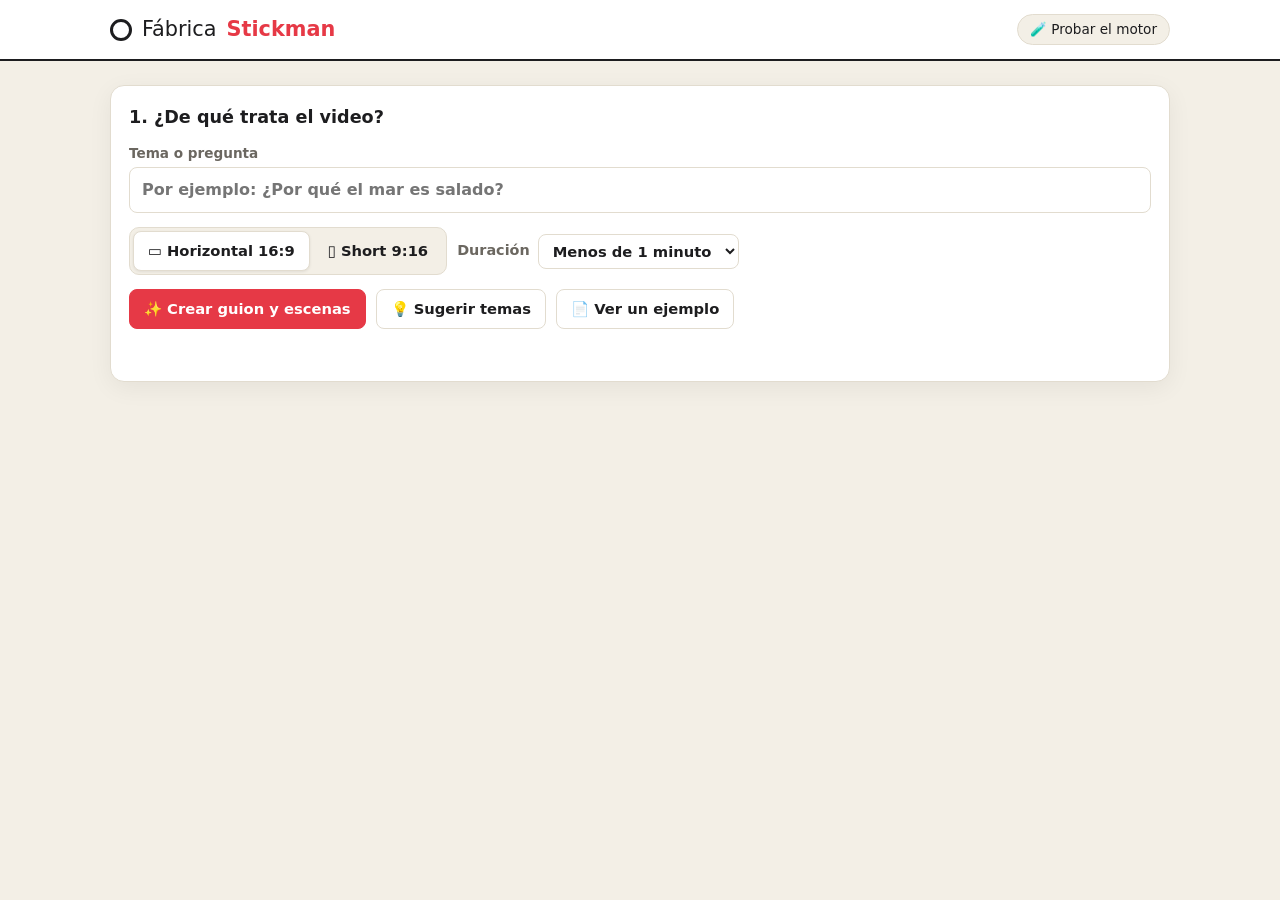
==== index.html @ ae9cd237 "Respuestas más rápidas: límite de tiempo por modelo, sin pensamiento extra y dirección en paralelo C" ====
<!DOCTYPE html>
<html lang="es">
<head>
  <meta charset="UTF-8">
  <meta name="viewport" content="width=device-width, initial-scale=1">
  <title>Fábrica Stickman — videos de curiosidades</title>
  <meta name="description" content="Fábrica de videos de curiosidades con stickman animados.">
  <link rel="stylesheet" href="css/estilos.css?v=4">
</head>
<body>
  <header class="barra">
    <div class="barra-dentro">
      <span class="logo"><span class="logo-cabeza"></span>Fábrica <strong>Stickman</strong></span>
      <a class="etiqueta" href="demo.html">🧪 Probar el motor</a>
    </div>
  </header>

  <main>
    <section class="tarjeta">
      <h1 class="titulo-seccion">1. ¿De qué trata el video?</h1>
      <label class="campo">Tema o pregunta
        <input type="text" id="txtTema" maxlength="200" placeholder="Por ejemplo: ¿Por qué el mar es salado?">
      </label>
      <div id="temasSugeridos" class="chips" hidden></div>

      <div class="fila-controles">
        <div class="grupo-botones" role="group" aria-label="Formato del video">
          <button type="button" class="btn activo" data-formato="16:9">▭ Horizontal 16:9</button>
          <button type="button" class="btn" data-formato="9:16">▯ Short 9:16</button>
        </div>
        <label class="campo-en-linea">Duración
          <select id="selMinutos">
            <option value="1">Menos de 1 minuto</option>
            <option value="3">Unos 3 minutos</option>
            <option value="5">Unos 5 minutos</option>
          </select>
        </label>
      </div>

      <div class="fila-controles">
        <button type="button" class="btn btn-principal" id="botonCrear">✨ Crear guion y escenas</button>
        <button type="button" class="btn" id="botonSugerir">💡 Sugerir temas</button>
        <button type="button" class="btn" id="botonEjemplo">📄 Ver un ejemplo</button>
      </div>
      <p id="estado" class="estado" role="status" aria-live="polite"></p>
    </section>

    <section id="seccionVideo" class="tarjeta" hidden>
      <h2 class="titulo-seccion">2. Vista previa</h2>
      <p id="tituloVideo" class="titulo-video"></p>

      <div class="escenario">
        <canvas id="lienzo" aria-label="Vista previa del video"></canvas>
      </div>
      <p id="subtitulo" class="subtitulo"></p>

      <div class="fila-controles">
        <button type="button" class="btn btn-principal" id="botonPlay">▶ Reproducir</button>
        <button type="button" class="btn" id="botonInicio">⏮ Desde el inicio</button>
        <input type="range" id="linea" min="0" max="1000" value="0" aria-label="Línea de tiempo">
        <span id="tiempo" class="tiempo">0:00</span>
      </div>
      <div class="fila-controles">
        <label class="campo-en-linea">Voz
          <select id="selLocutor"></select>
        </label>
        <button type="button" class="btn btn-principal" id="botonVoz">🎙 Generar voz</button>
      </div>
      <p id="notaVoz" class="nota"></p>
    </section>

    <section id="seccionEscenas" class="tarjeta" hidden>
      <h2 class="titulo-seccion">3. Escenas</h2>
      <p class="nota">Puedes corregir la narración. Si no te gusta lo que hacen los muñequitos en una escena, pulsa 🎬 para que Gemini la vuelva a dirigir.</p>
      <ol id="listaEscenas" class="lista-escenas"></ol>

      <details class="youtube">
        <summary>Datos para YouTube</summary>
        <label class="campo">Descripción<textarea id="txtDescripcion" rows="3"></textarea></label>
        <p class="nota" id="txtEtiquetas"></p>
      </details>
    </section>
  </main>

  <div id="avisos" class="avisos" aria-live="polite"></div>

  <script src="js/stickman.js?v=4"></script>
  <script src="js/ia.js?v=4"></script>
  <script src="js/voz.js?v=4"></script>
  <script src="js/director.js?v=4"></script>
  <script src="js/app.js?v=4"></script>
</body>
</html>
---- css/estilos.css ----
/* ==========================================================
   Fábrica Stickman — estilos
   Tema claro de papel, como un cuaderno de dibujo.
   ========================================================== */

:root {
  --fondo: #f3efe6;
  --tarjeta: #ffffff;
  --borde: #e2dccf;
  --tinta: #1d1d1f;
  --suave: #6b6760;
  --acento: #e63946;
  --acento-hover: #c92f3b;
  --radio: 14px;
  --ease-out: cubic-bezier(0.23, 1, 0.32, 1);
  --dur-rapida: 150ms;
  --fuente: "Segoe UI", system-ui, -apple-system, Roboto, Arial, sans-serif;
}

*, *::before, *::after { box-sizing: border-box; }
body { margin: 0; background: var(--fondo); color: var(--tinta); font-family: var(--fuente); line-height: 1.5; }
[hidden] { display: none !important; }
:focus-visible { outline: 2px solid var(--acento); outline-offset: 2px; }

.barra { background: var(--tarjeta); border-bottom: 2px solid var(--tinta); }
.barra-dentro { max-width: 1100px; margin: 0 auto; padding: 14px 20px; display: flex; align-items: center; justify-content: space-between; gap: 12px; flex-wrap: wrap; }
.logo { display: flex; align-items: center; gap: 10px; font-size: 1.3rem; }
.logo strong { color: var(--acento); }
.logo-cabeza { width: 22px; height: 22px; border: 3px solid var(--tinta); border-radius: 50%; background: #fff; }
.etiqueta { font-size: .85rem; color: var(--suave); background: var(--fondo); padding: 4px 12px; border-radius: 999px; border: 1px solid var(--borde); }

main { max-width: 1100px; margin: 0 auto; padding: 24px 20px 48px; }
.tarjeta { background: var(--tarjeta); border: 1px solid var(--borde); border-radius: var(--radio); padding: 18px; box-shadow: 0 6px 24px rgba(0, 0, 0, .06); }

.fila-controles { display: flex; flex-wrap: wrap; align-items: center; gap: 10px; margin: 4px 0 14px; }
.fila-controles:last-of-type { margin-bottom: 0; }
.grupo-botones { display: inline-flex; border: 1px solid var(--borde); border-radius: 10px; padding: 3px; gap: 3px; background: var(--fondo); }
.grupo-botones .btn { border-color: transparent; background: transparent; }
.grupo-botones .btn.activo { background: var(--tarjeta); border-color: var(--borde); box-shadow: 0 1px 3px rgba(0, 0, 0, .08); }

.btn {
  font: inherit; font-weight: 600; font-size: .92rem; color: var(--tinta); cursor: pointer;
  padding: 8px 14px; border-radius: 8px; border: 1px solid var(--borde); background: var(--tarjeta);
  transition: background var(--dur-rapida) var(--ease-out), border-color var(--dur-rapida) var(--ease-out), transform 160ms var(--ease-out);
}
.btn:hover { border-color: #c9c1b0; }
.btn:active { transform: scale(0.97); }
.btn-principal { background: var(--acento); border-color: var(--acento); color: #fff; }
.btn-principal:hover { background: var(--acento-hover); border-color: var(--acento-hover); }

.escenario { display: flex; justify-content: center; background: #ebe6da; border-radius: 10px; padding: 12px; margin-bottom: 14px; }
#lienzo { display: block; max-width: 100%; max-height: 68vh; border-radius: 6px; box-shadow: 0 2px 10px rgba(0, 0, 0, .12); background: #faf6ee; }

#linea { flex: 1 1 200px; accent-color: var(--acento); }
.tiempo { font-variant-numeric: tabular-nums; color: var(--suave); min-width: 64px; text-align: right; }

.panel-probar { display: grid; grid-template-columns: repeat(auto-fit, minmax(170px, 1fr)); gap: 12px; margin-top: 16px; padding-top: 16px; border-top: 1px solid var(--borde); }
.panel-probar label { display: block; font-size: .82rem; font-weight: 600; color: var(--suave); }
.panel-probar select, .panel-probar input {
  display: block; width: 100%; margin-top: 4px; font: inherit; font-size: .92rem; color: var(--tinta);
  padding: 8px 10px; border: 1px solid var(--borde); border-radius: 8px; background: #fff;
}

.nota { color: var(--suave); font-size: .92rem; margin-top: 16px; }

/* ---------------- Página principal ---------------- */

a.etiqueta { color: var(--tinta); text-decoration: none; }
a.etiqueta:hover { border-color: #c9c1b0; }
.tarjeta + .tarjeta { margin-top: 20px; }
.titulo-seccion { font-size: 1.1rem; margin: 0 0 12px; }
.titulo-video { font-size: 1.25rem; font-weight: 800; margin: 0 0 12px; }

.campo { display: block; font-size: .85rem; font-weight: 600; color: var(--suave); margin-bottom: 14px; }
.campo input, .campo textarea, .campo-en-linea select, .narracion {
  display: block; width: 100%; margin-top: 4px; font: inherit; font-size: 1rem; color: var(--tinta);
  padding: 10px 12px; border: 1px solid var(--borde); border-radius: 8px; background: #fff;
}
.campo-en-linea { display: inline-flex; align-items: center; gap: 8px; font-size: .9rem; font-weight: 600; color: var(--suave); }
.campo-en-linea select { width: auto; margin-top: 0; padding: 7px 10px; font-size: .92rem; }

.btn:disabled { opacity: .55; cursor: default; transform: none; }
.btn-chico { padding: 5px 10px; font-size: .84rem; }

.chips { display: flex; flex-wrap: wrap; gap: 8px; margin: -4px 0 14px; }
.chip {
  font: inherit; font-size: .88rem; cursor: pointer; padding: 6px 12px; border-radius: 999px;
  border: 1px solid var(--borde); background: var(--fondo); color: var(--tinta);
  transition: background var(--dur-rapida) var(--ease-out), border-color var(--dur-rapida) var(--ease-out), transform 160ms var(--ease-out);
}
.chip:active { transform: scale(0.97); }
.chip.activo { background: var(--acento); border-color: var(--acento); color: #fff; }
@media (hover: hover) and (pointer: fine) { .chip:hover { border-color: #c9c1b0; } }

.estado { min-height: 1.5em; margin: 10px 0 0; color: var(--suave); }

.subtitulo { min-height: 3em; margin: -4px 0 12px; text-align: center; font-size: 1.05rem; }

.lista-escenas { list-style: none; margin: 0; padding: 0; display: grid; gap: 10px; }
.escena { border: 1px solid var(--borde); border-radius: 10px; padding: 10px 12px; transition: border-color 200ms var(--ease-out), background 200ms var(--ease-out); }
.escena.actual { border-color: var(--acento); background: #fff7f7; }
.escena-cabeza { display: flex; align-items: center; gap: 8px; flex-wrap: wrap; }
.escena-cabeza .btn-redirigir { margin-left: auto; }
.duracion { color: var(--suave); font-size: .85rem; font-variant-numeric: tabular-nums; }
.narracion { margin-top: 8px; resize: vertical; }
.direccion { margin: 6px 0 0; font-size: .82rem; color: var(--suave); }

.youtube { margin-top: 16px; }
.youtube summary { cursor: pointer; font-weight: 600; margin-bottom: 10px; }

.avisos { position: fixed; bottom: 20px; left: 50%; transform: translateX(-50%); display: grid; gap: 8px; z-index: 10; width: min(92vw, 460px); }
.toast {
  background: var(--tinta); color: #fff; padding: 12px 16px; border-radius: 10px; box-shadow: 0 8px 24px rgba(0, 0, 0, .2);
  animation: entrar 200ms var(--ease-out);
  transition: opacity 200ms var(--ease-out), transform 200ms var(--ease-out);
}
.toast-error { background: #9b1c26; }
.toast.saliendo { opacity: 0; transform: translateY(6px); }
@keyframes entrar { from { opacity: 0; transform: translateY(6px); } }

@media (prefers-reduced-motion: reduce) {
  .btn:active, .chip:active { transform: none; }
  .toast { animation-name: aparecer-suave; }
  .toast.saliendo { transform: none; }
  @keyframes aparecer-suave { from { opacity: 0; } }
}
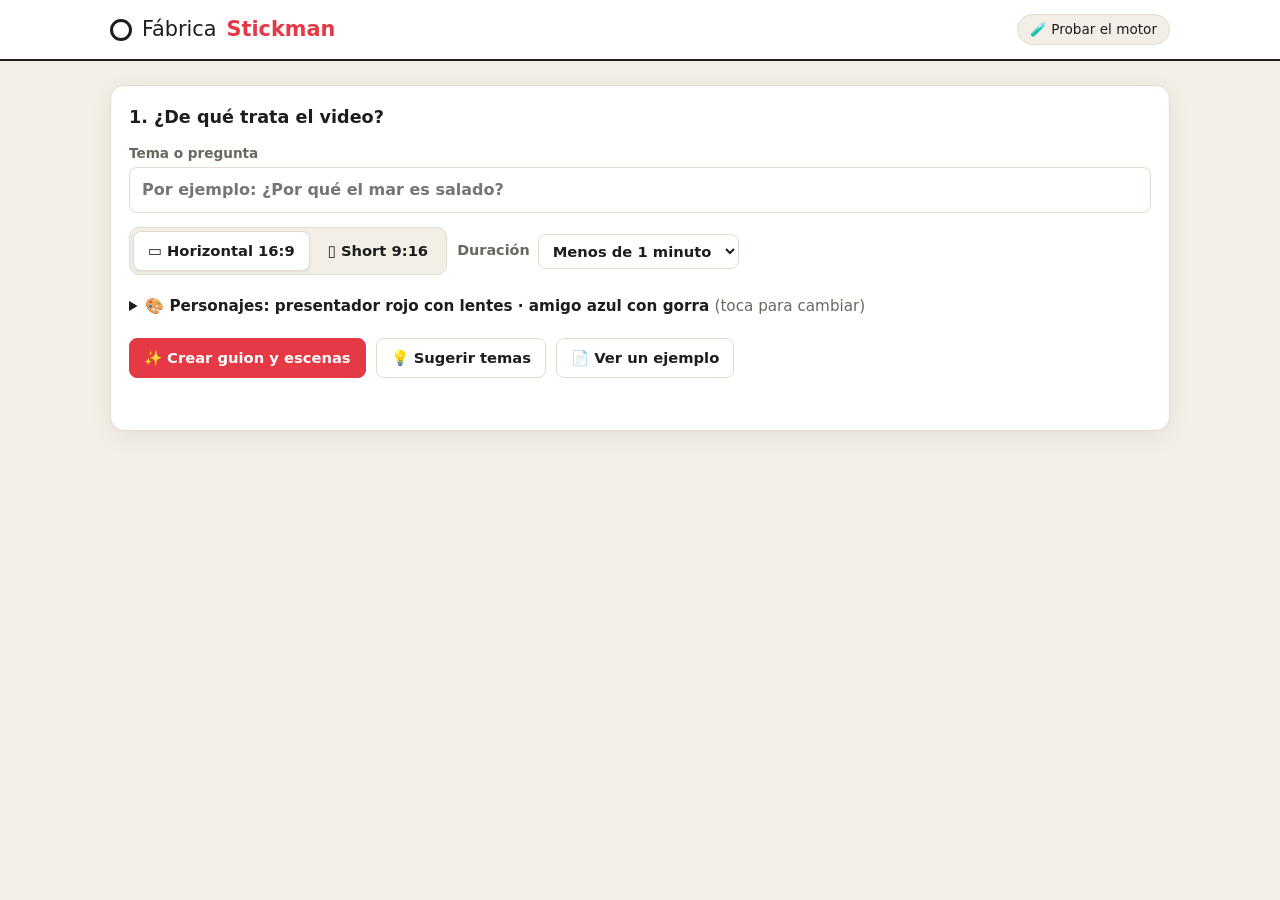
==== commit 8ad7a850: "Más acciones, objetos y accesorios; elegir la apariencia de los personajes - motor: 11 acciones nuev" ====
--- a/index.html
+++ b/index.html
@@ -5,7 +5,7 @@
   <meta name="viewport" content="width=device-width, initial-scale=1">
   <title>Fábrica Stickman — videos de curiosidades</title>
   <meta name="description" content="Fábrica de videos de curiosidades con stickman animados.">
-  <link rel="stylesheet" href="css/estilos.css?v=4">
+  <link rel="stylesheet" href="css/estilos.css?v=8">
 </head>
 <body>
   <header class="barra">
@@ -37,6 +37,26 @@
         </label>
       </div>
 
+      <details class="personajes" id="panelPersonajes">
+        <summary>🎨 Personajes: <span id="resumenPersonajes"></span> <span class="suave">(toca para cambiar)</span></summary>
+        <div class="personajes-cuerpo">
+          <canvas id="lienzoPersonajes" width="640" height="320" aria-label="Vista previa de los personajes"></canvas>
+          <div class="personaje-opciones">
+            <fieldset>
+              <legend>Presentador</legend>
+              <label class="campo-en-linea">Color <select id="colorPresentador"></select></label>
+              <label class="campo-en-linea">Accesorio <select id="accesorioPresentador"></select></label>
+            </fieldset>
+            <fieldset>
+              <legend>Amigo</legend>
+              <label class="campo-en-linea">Color <select id="colorAmigo"></select></label>
+              <label class="campo-en-linea">Accesorio <select id="accesorioAmigo"></select></label>
+            </fieldset>
+            <p class="nota">Se usa en todos tus videos, también en el que ya tienes abierto.</p>
+          </div>
+        </div>
+      </details>
+
       <div class="fila-controles">
         <button type="button" class="btn btn-principal" id="botonCrear">✨ Crear guion y escenas</button>
         <button type="button" class="btn" id="botonSugerir">💡 Sugerir temas</button>
@@ -64,6 +84,9 @@
         <label class="campo-en-linea">Voz
           <select id="selLocutor"></select>
         </label>
+        <label class="campo-en-linea">Música
+          <select id="selMusica"></select>
+        </label>
         <button type="button" class="btn btn-principal" id="botonVoz">🎙 Generar voz</button>
       </div>
       <p id="notaVoz" class="nota"></p>
@@ -80,14 +103,50 @@
         <p class="nota" id="txtEtiquetas"></p>
       </details>
     </section>
+
+    <section id="seccionExportar" class="tarjeta" hidden>
+      <h2 class="titulo-seccion">4. Descargar el video</h2>
+      <label class="casilla"><input type="checkbox" id="chkSubtitulos" checked> Subtítulos dentro del video</label>
+      <div class="fila-controles">
+        <button type="button" class="btn btn-principal" id="botonExportar">⬇ Exportar video</button>
+        <button type="button" class="btn" id="botonCancelar" hidden>✖ Cancelar</button>
+        <a id="enlaceDescarga" class="btn" hidden>💾 Guardar de nuevo</a>
+      </div>
+      <progress id="progresoExportar" class="progreso" max="1000" value="0" hidden></progress>
+      <p id="estadoExportar" class="estado" role="status" aria-live="polite"></p>
+      <p id="notaExportar" class="nota"></p>
+    </section>
+
+    <section id="seccionMiniatura" class="tarjeta" hidden>
+      <h2 class="titulo-seccion">5. Miniatura para YouTube</h2>
+      <label class="campo">Texto de la miniatura
+        <input type="text" id="txtMiniatura" maxlength="60" placeholder="Pocas palabras se leen mejor">
+      </label>
+      <div class="fila-controles">
+        <label class="campo-en-linea">Color
+          <select id="selColorMiniatura"></select>
+        </label>
+        <button type="button" class="btn" id="botonPose">🎲 Otra pose</button>
+      </div>
+      <div class="escenario">
+        <canvas id="lienzoMiniatura" aria-label="Vista previa de la miniatura"></canvas>
+      </div>
+      <div class="fila-controles">
+        <button type="button" class="btn btn-principal" id="botonMiniatura">⬇ Descargar miniatura</button>
+      </div>
+      <p class="nota">Imagen PNG de 1280×720, el tamaño que pide YouTube. Consejo: 3 a 6 palabras se leen mejor en el celular. En los Shorts, YouTube usa un fotograma del video como portada.</p>
+    </section>
   </main>
 
   <div id="avisos" class="avisos" aria-live="polite"></div>
 
-  <script src="js/stickman.js?v=4"></script>
-  <script src="js/ia.js?v=4"></script>
-  <script src="js/voz.js?v=4"></script>
-  <script src="js/director.js?v=4"></script>
-  <script src="js/app.js?v=4"></script>
+  <script src="js/stickman.js?v=8"></script>
+  <script src="js/ia.js?v=8"></script>
+  <script src="js/voz.js?v=8"></script>
+  <script src="js/musica.js?v=8"></script>
+  <script src="js/exportar.js?v=8"></script>
+  <script src="js/miniatura.js?v=8"></script>
+  <script src="js/director.js?v=8"></script>
+  <script src="js/app.js?v=8"></script>
 </body>
 </html>
--- a/css/estilos.css
+++ b/css/estilos.css
@@ -124,3 +124,20 @@
   .toast.saliendo { transform: none; }
   @keyframes aparecer-suave { from { opacity: 0; } }
 }
+
+/* Exportar */
+.casilla { display: inline-flex; align-items: center; gap: 8px; font-size: .95rem; margin-bottom: 12px; cursor: pointer; }
+.casilla input { width: 18px; height: 18px; accent-color: var(--acento); }
+.progreso { width: 100%; height: 12px; accent-color: var(--acento); margin-bottom: 6px; }
+a.btn { text-decoration: none; display: inline-flex; align-items: center; }
+
+/* Personajes */
+.personajes { margin: 2px 0 14px; }
+.personajes summary { cursor: pointer; font-weight: 600; font-size: .95rem; padding: 6px 0; }
+.personajes .suave { color: var(--suave); font-weight: 400; }
+.personajes-cuerpo { display: flex; flex-wrap: wrap; gap: 16px; align-items: center; margin-top: 8px; }
+#lienzoPersonajes { width: 320px; max-width: 100%; height: auto; border-radius: 10px; border: 1px solid #e6e0d4; }
+.personaje-opciones { display: grid; gap: 10px; }
+.personaje-opciones fieldset { border: 1px solid #e6e0d4; border-radius: 10px; padding: 8px 12px 10px; display: flex; flex-wrap: wrap; gap: 10px; }
+.personaje-opciones legend { font-weight: 700; font-size: .9rem; padding: 0 4px; }
+.personaje-opciones .nota { margin-top: 0; }
